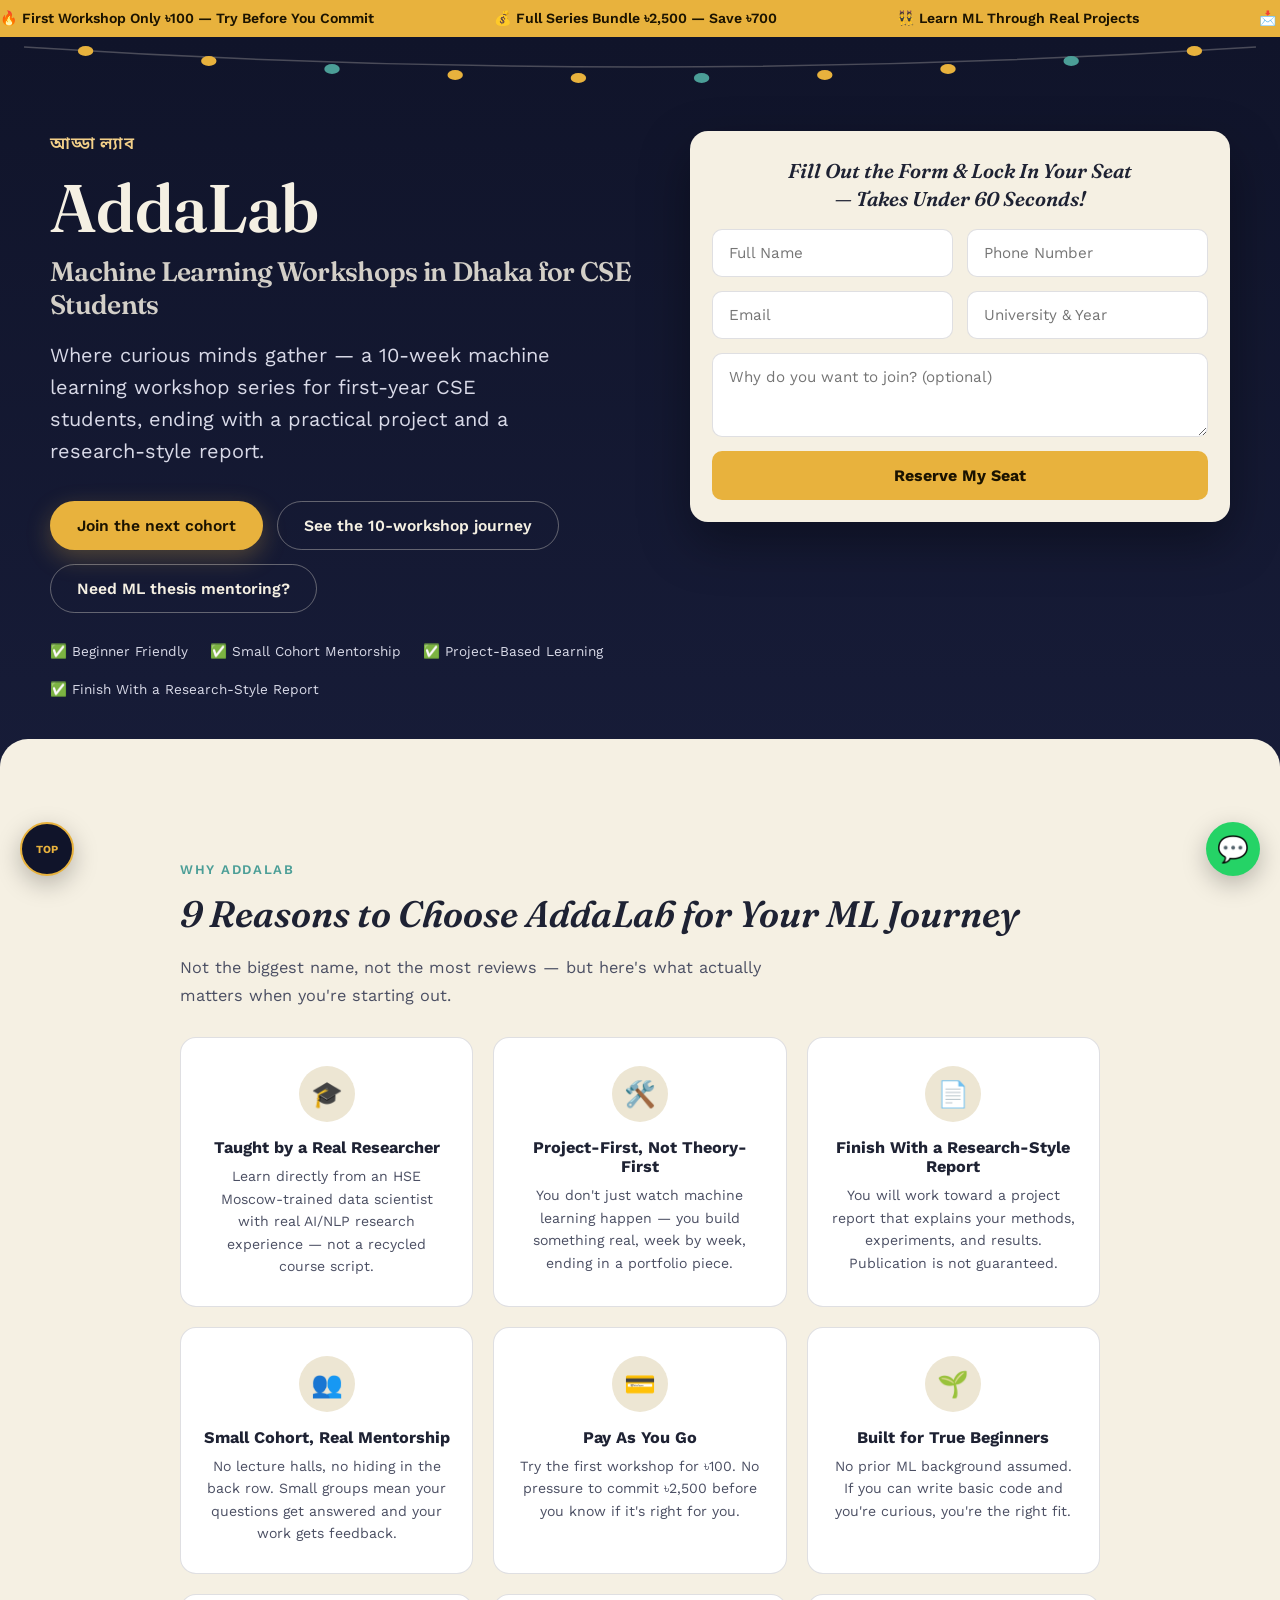
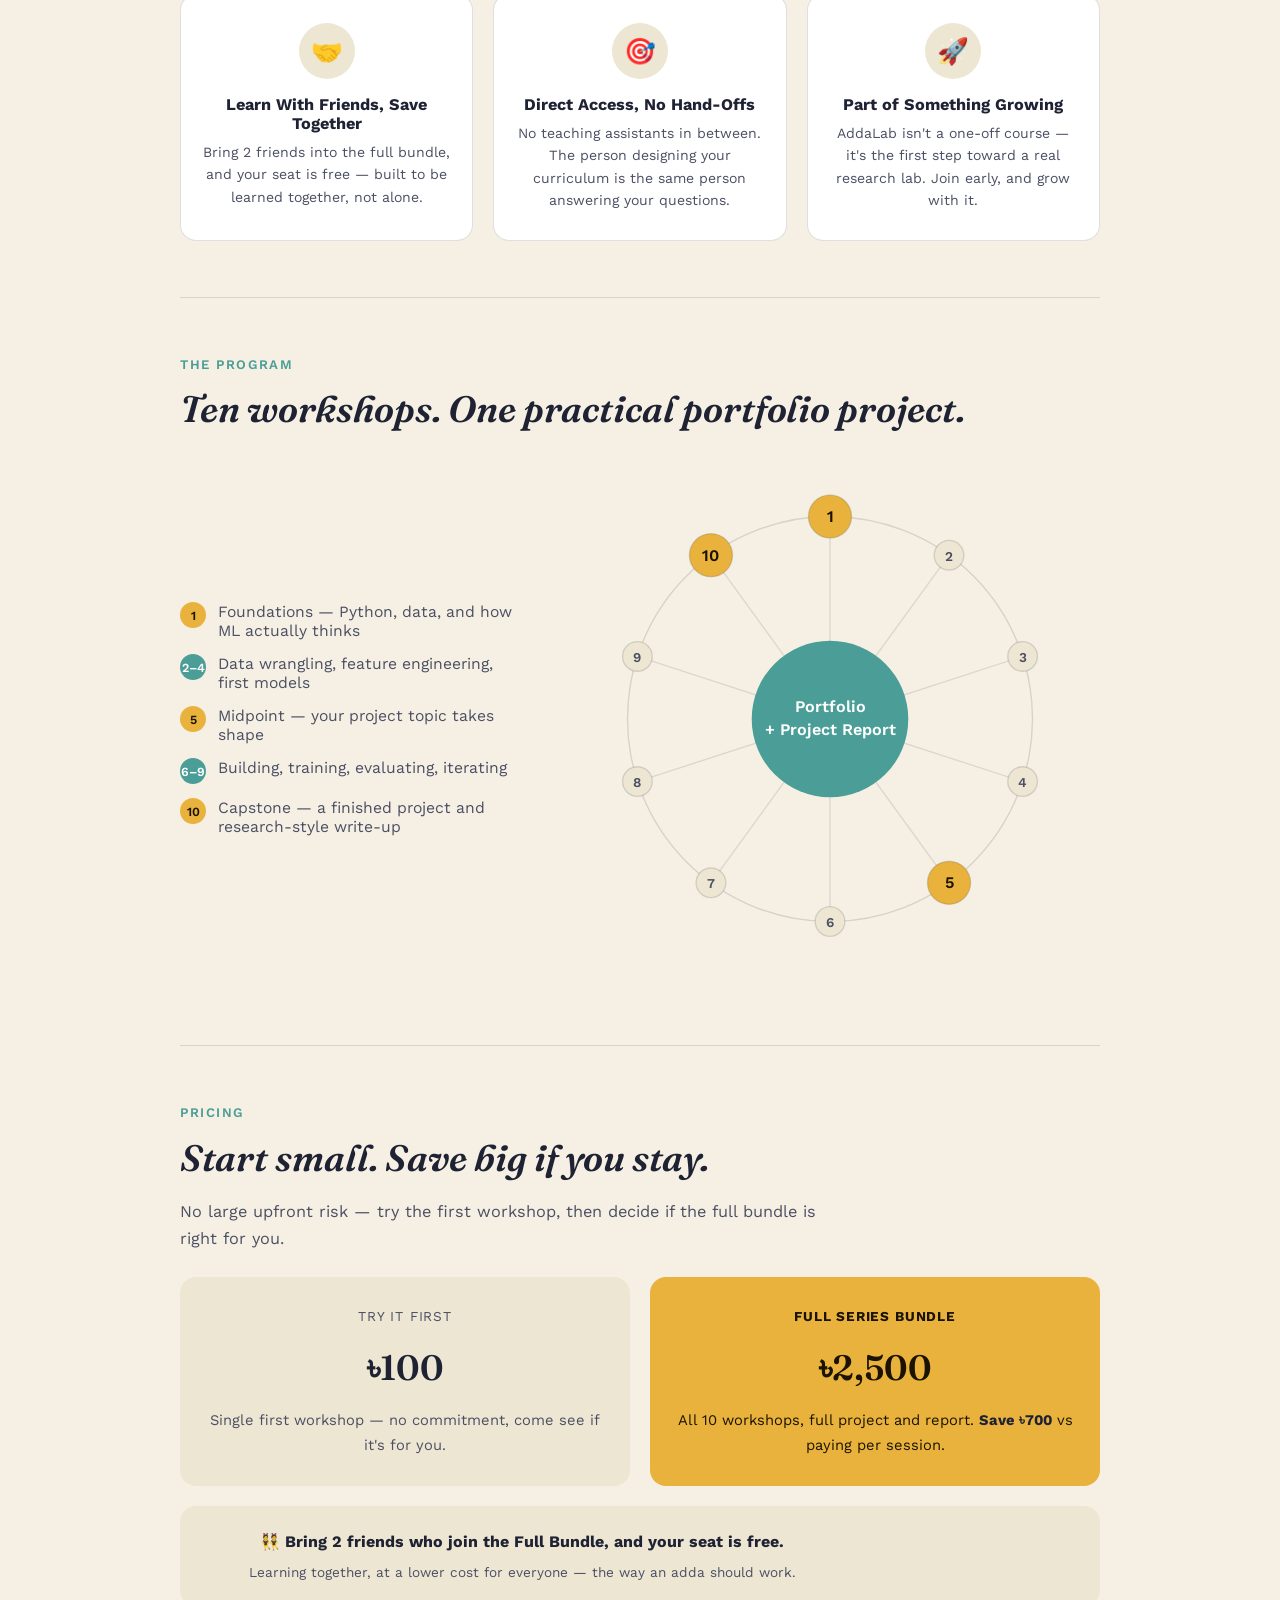
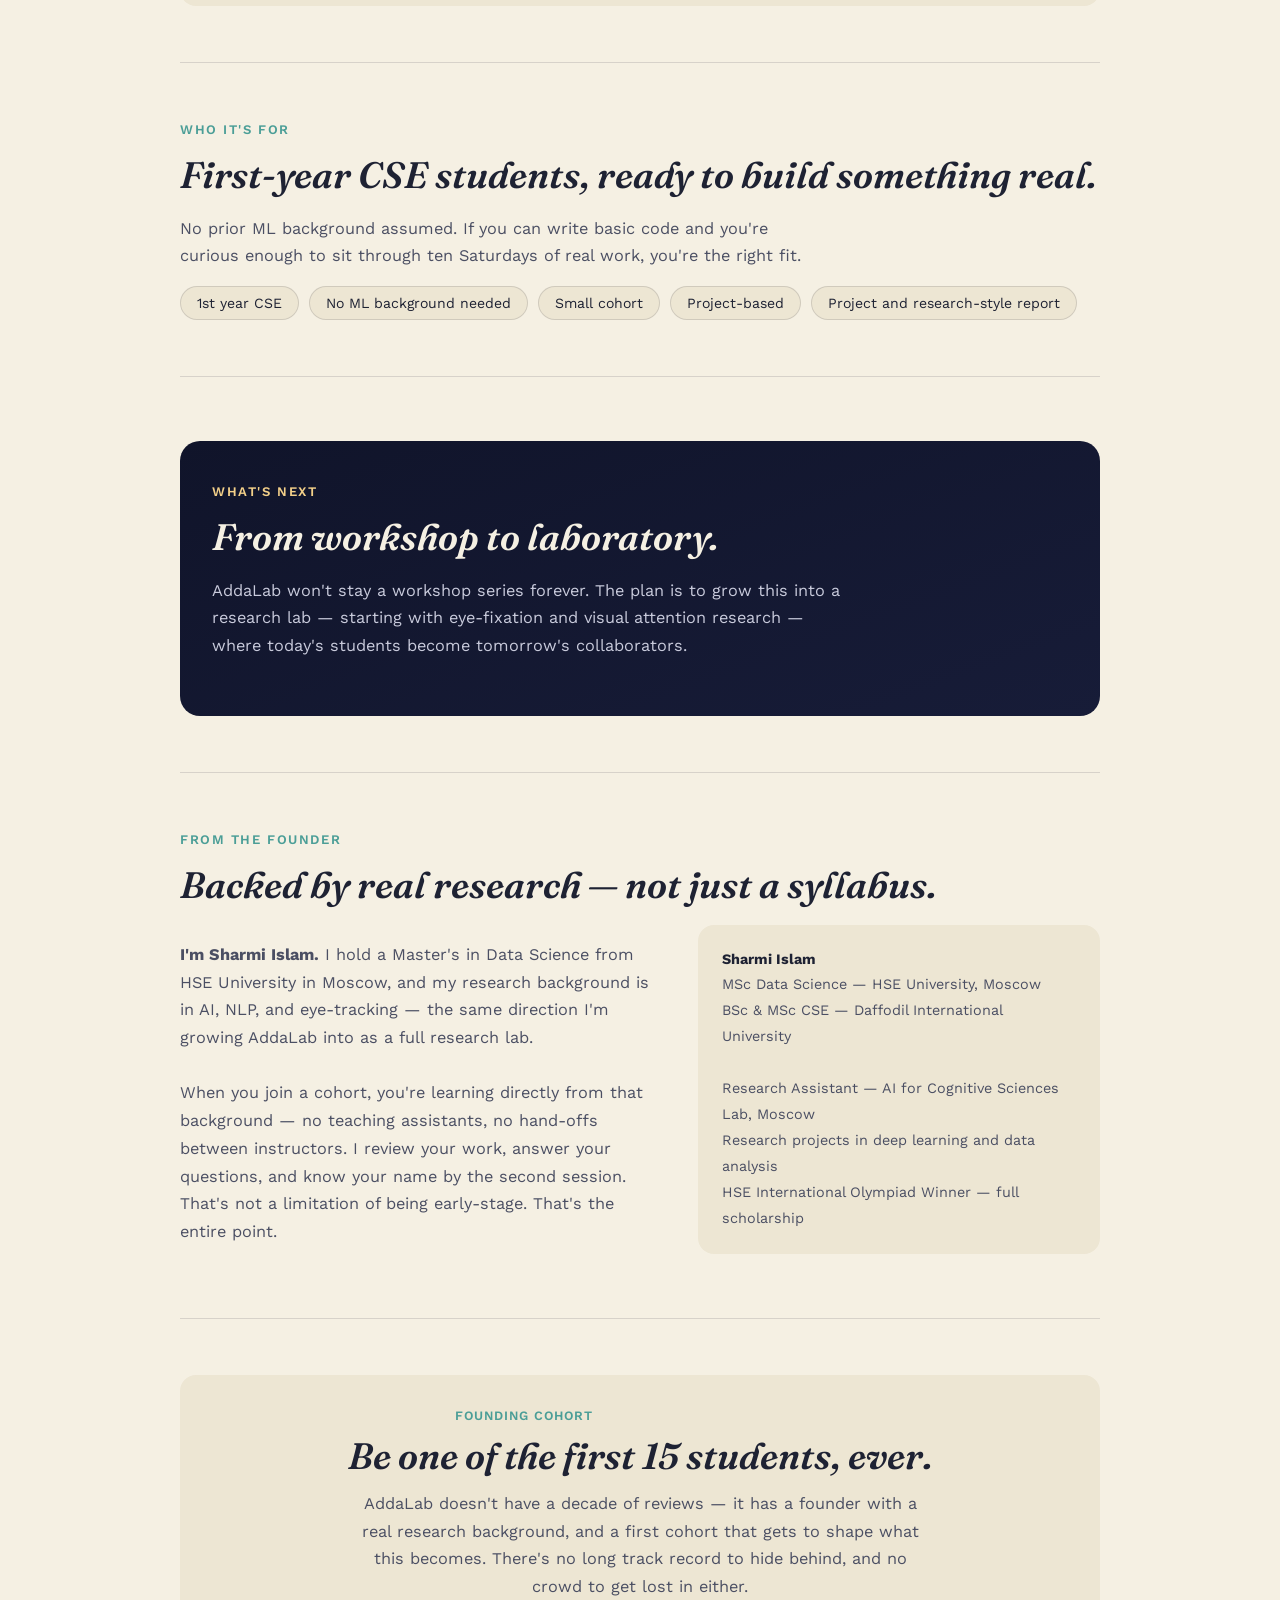
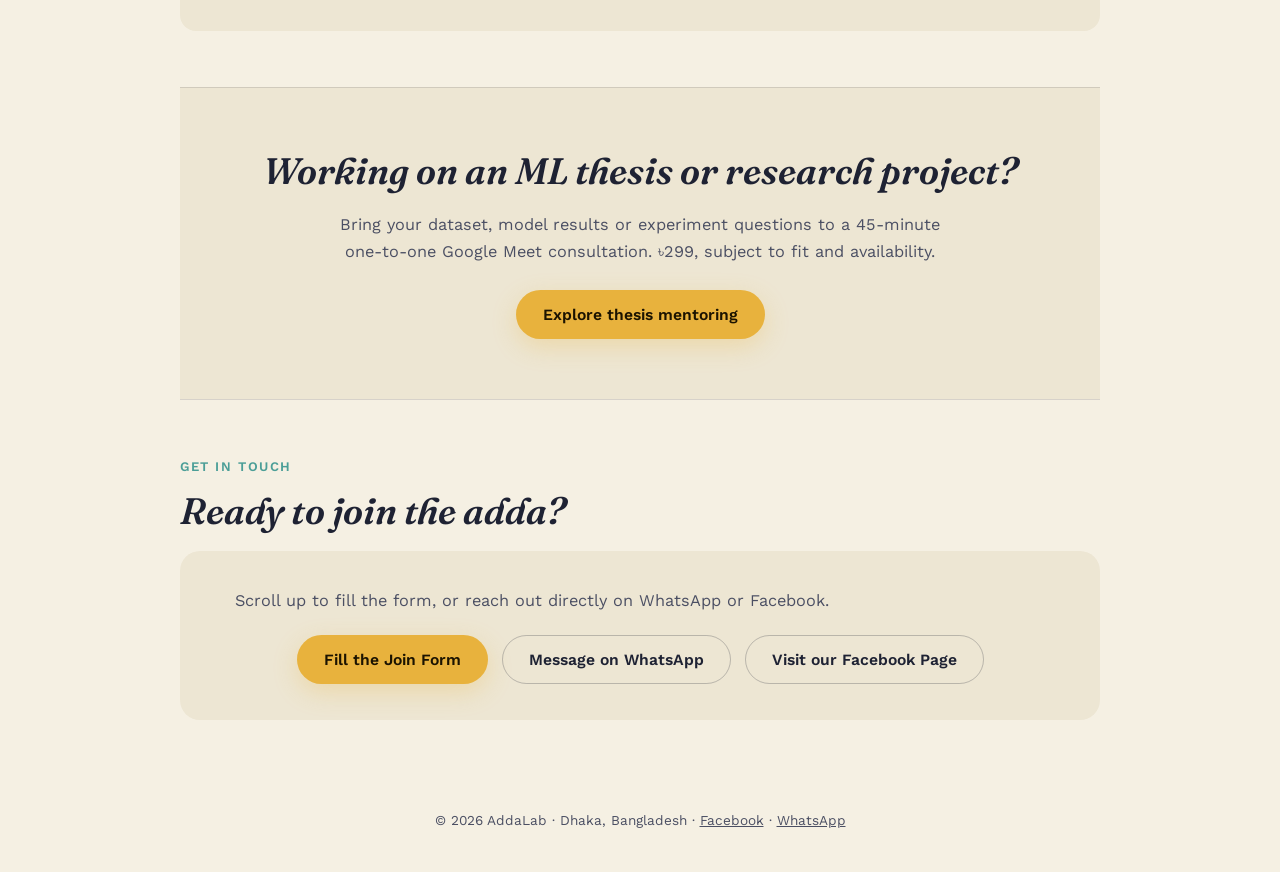
==== index.html @ 7a08261a "Fix deployment issues for AddaLab website on Netlify without altering design or content (6ae6e38accb" ====
<!DOCTYPE html>
<html lang="en">
<head>
<meta charset="UTF-8">
<meta name="viewport" content="width=device-width, initial-scale=1.0">
<title>AddaLab — Machine Learning Workshops in Dhaka for CSE Students</title>
<meta name="description" content="AddaLab is a 10-week hands-on machine learning workshop series in Dhaka, Bangladesh for first-year CSE students. No prior ML background needed. Build a practical ML project and document your results. Cohort 1 now booking — ৳100 for your first workshop.">
<link rel="canonical" href="https://addalab.org/">

<meta property="og:type" content="website">
<meta property="og:url" content="https://addalab.org/">
<meta property="og:title" content="AddaLab — Machine Learning Workshops in Dhaka for CSE Students">
<meta property="og:description" content="A 10-week hands-on ML workshop series for first-year CSE students in Dhaka. Build a practical ML project and document your results. Cohort 1 now booking.">
<meta property="og:image" content="https://addalab.org/addalab-fb-cover-v2.jpg">

<meta name="twitter:card" content="summary_large_image">
<meta name="twitter:title" content="AddaLab — Machine Learning Workshops in Dhaka for CSE Students">
<meta name="twitter:description" content="A 10-week hands-on ML workshop series for first-year CSE students in Dhaka. Build a practical ML project and document your results.">
<meta name="twitter:image" content="https://addalab.org/addalab-fb-cover-v2.jpg">

<script type="application/ld+json">
{
  "@context": "https://schema.org",
  "@type": "Course",
  "name": "AddaLab Cohort 1 — Machine Learning Workshop Series",
  "description": "A 10-week hands-on machine learning workshop series for first-year CSE students in Dhaka, Bangladesh. No prior ML background needed. Ends with a practical project and research-style report.",
  "provider": {
    "@type": "Organization",
    "name": "AddaLab",
    "sameAs": "https://www.facebook.com/profile.php?id=61591708600471",
    "url": "https://addalab.org"
  },
  "offers": {
    "@type": "Offer",
    "category": "Paid",
    "price": "100",
    "priceCurrency": "BDT",
    "description": "First workshop — try before committing to the full bundle"
  }
}
</script>
<link rel="preconnect" href="https://fonts.googleapis.com">
<link href="https://fonts.googleapis.com/css2?family=Fraunces:ital,opsz,wght@0,9..144,500;0,9..144,600;1,9..144,500&family=Work+Sans:wght@400;500;600&family=Noto+Sans+Bengali:wght@500;600&display=swap" rel="stylesheet">
<style>
  :root{
    --bg-night: #10142A;
    --bg-night-2: #171C38;
    --paper: #F5F0E3;
    --paper-2: #EDE6D3;
    --ink: #1E2233;
    --ink-soft: #4B4F63;
    --gold: #E8B23D;
    --gold-soft: #F3D089;
    --teal: #4B9E97;
    --line: rgba(30,34,51,0.14);
  }
  *{box-sizing:border-box;}
  html{scroll-behavior:smooth;}
  body{
    margin:0;
    background:var(--paper);
    color:var(--ink);
    font-family:'Work Sans', sans-serif;
    -webkit-font-smoothing:antialiased;
  }
  @media (prefers-reduced-motion: reduce){
    *{animation:none !important; transition:none !important;}
  }

  /* ---------- TICKER RIBBON ---------- */
  .ticker-wrap{
    background:var(--gold);
    overflow:hidden;
    white-space:nowrap;
    position:relative;
    z-index:10;
  }
  .ticker{
    display:inline-flex;
    gap:60px;
    padding:10px 0;
    animation:scrollTicker 22s linear infinite;
    font-family:'Work Sans', sans-serif;
    font-weight:600;
    font-size:0.88rem;
    color:#1B1300;
  }
  .ticker span{padding-right:60px; flex:none;}
  @keyframes scrollTicker{
    0%{transform:translateX(0);}
    100%{transform:translateX(-50%);}
  }

  /* ---------- REASONS GRID ---------- */
  .reasons-grid{
    display:grid;
    grid-template-columns:repeat(3, 1fr);
    gap:20px;
    margin-top:28px;
  }
  .reason-card{
    background:#fff;
    border:1px solid var(--line);
    border-radius:16px;
    padding:28px 22px;
    text-align:center;
  }
  .reason-icon{
    width:56px; height:56px;
    border-radius:50%;
    background:var(--paper-2);
    display:flex; align-items:center; justify-content:center;
    font-size:1.6rem;
    margin:0 auto 16px;
  }
  .reason-card h3{
    font-size:1.02rem;
    margin:0 0 8px;
    color:var(--ink);
  }
  .reason-card p{
    font-size:0.88rem;
    color:var(--ink-soft);
    margin:0;
    line-height:1.6;
  }
  @media (max-width:820px){
    .reasons-grid{grid-template-columns:1fr 1fr;}
  }
  @media (max-width:560px){
    .reasons-grid{grid-template-columns:1fr;}
  }

  /* ---------- FLOATING BUTTONS ---------- */
  .float-btn{
    position:fixed;
    bottom:24px;
    width:54px; height:54px;
    border-radius:50%;
    display:flex; align-items:center; justify-content:center;
    box-shadow:0 8px 24px rgba(0,0,0,0.25);
    text-decoration:none;
    z-index:100;
    font-size:0.68rem;
    font-weight:700;
    transition:transform 0.18s ease;
  }
  .float-btn:hover{transform:translateY(-3px);}
  .float-top{
    left:20px;
    background:var(--bg-night);
    color:var(--gold);
    border:2px solid var(--gold);
  }
  .float-whatsapp{
    right:20px;
    background:#25D366;
    color:#fff;
    font-size:1.6rem;
  }

  /* ---------- HERO ---------- */
  .hero{
    position:relative;
    background:linear-gradient(180deg, var(--bg-night) 0%, var(--bg-night-2) 100%);
    color:var(--paper);
    padding:0 24px 90px;
    overflow:hidden;
  }
  .lights{
    width:100%;
    height:64px;
    display:block;
  }
  .bulb{
    animation:twinkle 3.2s ease-in-out infinite;
  }
  .bulb:nth-child(odd){animation-delay:0.6s;}
  .bulb:nth-child(3n){animation-delay:1.4s;}
  @keyframes twinkle{
    0%,100%{opacity:0.55;}
    50%{opacity:1;}
  }
  .hero-inner{
    max-width:760px;
    margin:0 auto;
    text-align:center;
    padding-top:20px;
  }
  .hero-grid{
    max-width:1180px;
    margin:0 auto;
    padding-top:30px;
    display:grid;
    grid-template-columns:1.05fr 0.95fr;
    gap:44px;
    align-items:start;
  }
  .hero-left{text-align:left;}
  .hero-left .cta-row{justify-content:flex-start;}
  .hero-left .trust-row{justify-content:flex-start !important;}
  .hero-form-card{
    background:var(--paper);
    border-radius:18px;
    padding:22px;
    box-shadow:0 20px 50px rgba(0,0,0,0.35);
  }
  .hero-form-card h3{
    font-family:'Fraunces', serif;
    font-weight:600;
    font-style:italic;
    color:var(--ink);
    text-align:center;
    font-size:1.25rem;
    margin:4px 0 16px;
    line-height:1.4;
  }
  @media (max-width:860px){
    .hero-grid{grid-template-columns:1fr;}
    .hero-left{text-align:center;}
    .hero-left .cta-row{justify-content:center;}
    .hero-left .trust-row{justify-content:center !important;}
  }
  .eyebrow-bn{
    font-family:'Noto Sans Bengali', sans-serif;
    font-size:1.05rem;
    font-weight:600;
    letter-spacing:0.04em;
    color:var(--gold-soft);
    margin:0 0 6px;
  }
  h1.brand{
    font-family:'Fraunces', serif;
    font-weight:600;
    font-size:clamp(2.6rem, 6vw, 4.2rem);
    letter-spacing:-0.01em;
    margin:0 0 18px;
  }
  .hero p.tag{
    font-size:clamp(1.05rem, 2vw, 1.25rem);
    color:#D9DAE8;
    max-width:520px;
    margin:0 auto 34px;
    line-height:1.6;
  }
  .cta-row{
    display:flex;
    gap:14px;
    justify-content:center;
    flex-wrap:wrap;
  }
  .btn{
    display:inline-flex;
    align-items:center;
    gap:8px;
    padding:14px 26px;
    border-radius:999px;
    font-family:'Work Sans', sans-serif;
    font-weight:600;
    font-size:0.98rem;
    text-decoration:none;
    cursor:pointer;
    border:1px solid transparent;
    transition:transform 0.18s ease, box-shadow 0.18s ease;
  }
  .btn:hover{transform:translateY(-2px);}
  .btn-primary{
    background:var(--gold);
    color:#1B1300;
    box-shadow:0 8px 24px rgba(232,178,61,0.28);
  }
  .btn-primary:hover{box-shadow:0 12px 30px rgba(232,178,61,0.38);}
  .btn-ghost{
    background:transparent;
    border-color:rgba(245,240,227,0.35);
    color:var(--paper);
  }
  .btn-ghost:hover{border-color:var(--paper);}

  /* ---------- PAPER SHEET ---------- */
  .sheet{
    background:var(--paper);
    border-radius:28px 28px 0 0;
    margin-top:-48px;
    position:relative;
    z-index:2;
    padding:64px 24px 0;
  }
  section{
    max-width:920px;
    margin:0 auto;
    padding:56px 0;
  }
  section + section{border-top:1px solid var(--line);}
  .eyebrow{
    font-size:0.82rem;
    font-weight:600;
    letter-spacing:0.12em;
    text-transform:uppercase;
    color:var(--teal);
    margin:0 0 10px;
  }
  h2{
    font-family:'Fraunces', serif;
    font-weight:600;
    font-style:italic;
    font-size:clamp(1.7rem, 3vw, 2.3rem);
    margin:0 0 18px;
    color:var(--ink);
  }
  p{
    line-height:1.7;
    color:var(--ink-soft);
    font-size:1.02rem;
    max-width:640px;
  }

  /* About */
  .about-grid{
    display:grid;
    grid-template-columns:1.2fr 1fr;
    gap:36px;
    align-items:start;
  }
  .about-card{
    background:var(--paper-2);
    border-radius:16px;
    padding:22px 24px;
  }
  .about-card b{color:var(--ink);}

  /* Journey diagram */
  .journey-wrap{
    display:grid;
    grid-template-columns:340px 1fr;
    gap:40px;
    align-items:center;
  }
  .journey-list{
    list-style:none;
    margin:0;
    padding:0;
    display:flex;
    flex-direction:column;
    gap:14px;
  }
  .journey-list li{
    display:flex;
    gap:12px;
    align-items:flex-start;
    font-size:0.98rem;
    color:var(--ink-soft);
  }
  .journey-list .dot{
    flex:none;
    width:26px;height:26px;
    border-radius:50%;
    background:var(--teal);
    color:#fff;
    font-size:0.78rem;
    font-weight:600;
    display:flex;align-items:center;justify-content:center;
  }
  .journey-list .dot.gold{background:var(--gold); color:#1B1300;}

  /* Who it's for */
  .pill-row{display:flex; gap:10px; flex-wrap:wrap; margin-top:8px;}
  .pill{
    background:var(--paper-2);
    border:1px solid var(--line);
    border-radius:999px;
    padding:8px 16px;
    font-size:0.88rem;
    color:var(--ink);
  }

  /* Future night card */
  .future{
    background:linear-gradient(160deg, var(--bg-night) 0%, var(--bg-night-2) 100%);
    color:var(--paper);
    border-radius:20px;
    padding:40px 32px;
    margin:8px 0 0;
  }
  .future h2{color:var(--paper);}
  .future p{color:#C9CBDC;}
  .future .eyebrow{color:var(--gold-soft);}

  /* Contact */
  .contact-card{
    background:var(--paper-2);
    border-radius:20px;
    padding:36px 32px;
    text-align:center;
  }
  .contact-note{
    font-size:0.86rem;
    color:var(--ink-soft);
    opacity:0.8;
    margin-top:14px;
  }

  footer{
    text-align:center;
    padding:36px 24px 44px;
    color:var(--ink-soft);
    font-size:0.85rem;
  }

  @media (max-width:720px){
    .about-grid, .journey-wrap{grid-template-columns:1fr;}
  }
</style>
</head>
<body>

<div class="ticker-wrap">
  <div class="ticker">
    <span>🔥 First Workshop Only ৳100 — Try Before You Commit</span>
    <span>💰 Full Series Bundle ৳2,500 — Save ৳700</span>
    <span>👯 Learn ML Through Real Projects</span>
    <span>📩 Ask About the Next Cohort</span>
    <span>🔥 First Workshop Only ৳100 — Try Before You Commit</span>
    <span>💰 Full Series Bundle ৳2,500 — Save ৳700</span>
    <span>👯 Learn ML Through Real Projects</span>
    <span>📩 Ask About the Next Cohort</span>
  </div>
</div>

<div class="hero">
  <svg class="lights" viewBox="0 0 800 64" preserveAspectRatio="none" xmlns="http://www.w3.org/2000/svg">
    <path d="M0,10 Q400,50 800,10" stroke="rgba(245,240,227,0.25)" stroke-width="1.5" fill="none"/>
    <g>
      <!-- bulbs spaced along the wire curve -->
      <circle class="bulb" cx="40" cy="14" r="5" fill="#E8B23D"/>
      <circle class="bulb" cx="120" cy="24" r="5" fill="#E8B23D"/>
      <circle class="bulb" cx="200" cy="32" r="5" fill="#4B9E97"/>
      <circle class="bulb" cx="280" cy="38" r="5" fill="#E8B23D"/>
      <circle class="bulb" cx="360" cy="41" r="5" fill="#E8B23D"/>
      <circle class="bulb" cx="440" cy="41" r="5" fill="#4B9E97"/>
      <circle class="bulb" cx="520" cy="38" r="5" fill="#E8B23D"/>
      <circle class="bulb" cx="600" cy="32" r="5" fill="#E8B23D"/>
      <circle class="bulb" cx="680" cy="24" r="5" fill="#4B9E97"/>
      <circle class="bulb" cx="760" cy="14" r="5" fill="#E8B23D"/>
    </g>
  </svg>

  <div class="hero-grid">
    <div class="hero-left">
      <p class="eyebrow-bn">আড্ডা ল্যাব</p>
      <h1 class="brand">AddaLab<br><span style="font-size:0.4em; display:block; margin-top:6px; opacity:0.85;">Machine Learning Workshops in Dhaka for CSE Students</span></h1>
      <p class="tag" style="margin-left:0;">Where curious minds gather — a 10-week machine learning workshop series for first-year CSE students, ending with a practical project and a research-style report.</p>
      <div class="cta-row">
        <a href="#hero-form" class="btn btn-primary">Join the next cohort</a>
        <a href="/resources" class="btn btn-ghost">See the 10-workshop journey</a>
        <a href="/mentoring/" class="btn btn-ghost">Need ML thesis mentoring?</a>
      </div>
      <div class="trust-row" style="display:flex; gap:22px; flex-wrap:wrap; justify-content:center; margin-top:30px; font-size:0.85rem; color:#D9DAE8;">
        <span>✅ Beginner Friendly</span>
        <span>✅ Small Cohort Mentorship</span>
        <span>✅ Project-Based Learning</span>
        <span>✅ Finish With a Research-Style Report</span>
      </div>
    </div>

    <div class="hero-form-card" id="hero-form">
      <h3>Fill Out the Form & Lock In Your Seat<br>— Takes Under 60 Seconds!</h3>

      <form id="addalab-form" action="https://docs.google.com/forms/d/e/1FAIpQLSdt62RvfNZaC1agsnhz81k8Bf5UkVswMl30OeSfcbDd22faoQ/formResponse" method="POST" target="hidden-submit-frame" style="display:grid; grid-template-columns:1fr 1fr; gap:14px;">
        <input type="text" name="entry.108734656" placeholder="Full Name" required
          style="padding:14px 16px; border:1px solid var(--line); border-radius:10px; font-family:'Work Sans',sans-serif; font-size:0.95rem; background:#fff; grid-column:span 1;">
        <input type="tel" name="entry.1070283946" placeholder="Phone Number" required
          style="padding:14px 16px; border:1px solid var(--line); border-radius:10px; font-family:'Work Sans',sans-serif; font-size:0.95rem; background:#fff; grid-column:span 1;">
        <input type="email" name="entry.1040497938" placeholder="Email"
          style="padding:14px 16px; border:1px solid var(--line); border-radius:10px; font-family:'Work Sans',sans-serif; font-size:0.95rem; background:#fff; grid-column:span 1;">
        <input type="text" name="entry.1132320794" placeholder="University & Year" required
          style="padding:14px 16px; border:1px solid var(--line); border-radius:10px; font-family:'Work Sans',sans-serif; font-size:0.95rem; background:#fff; grid-column:span 1;">
        <textarea name="entry.1811411335" placeholder="Why do you want to join? (optional)" rows="3"
          style="padding:14px 16px; border:1px solid var(--line); border-radius:10px; font-family:'Work Sans',sans-serif; font-size:0.95rem; background:#fff; resize:vertical; grid-column:1 / -1;"></textarea>
        <button type="submit"
          style="grid-column:1 / -1; background:var(--gold); color:#1B1300; font-weight:700; font-size:1rem; padding:15px; border:none; border-radius:10px; cursor:pointer; font-family:'Work Sans',sans-serif;">
          Reserve My Seat
        </button>
      </form>

      <style>
        @media (max-width:520px){
          #addalab-form{grid-template-columns:1fr !important;}
        }
      </style>

      <p id="addalab-form-success" style="display:none; text-align:center; color:var(--teal); font-weight:600; margin-top:16px;">
        🎉 You're in! We'll message you on WhatsApp soon.
      </p>

      <iframe name="hidden-submit-frame" style="display:none;" onload="if(window.__adfSubmitted){document.getElementById('addalab-form').style.display='none'; document.getElementById('addalab-form-success').style.display='block';}"></iframe>
    </div>
  </div>

  <script>
    document.getElementById('addalab-form').addEventListener('submit', function(){
      window.__adfSubmitted = true;
    });
  </script>
</div>

<div class="sheet">

  <section id="reasons">
    <p class="eyebrow">Why AddaLab</p>
    <h2>9 Reasons to Choose AddaLab for Your ML Journey</h2>
    <p>Not the biggest name, not the most reviews — but here's what actually matters when you're starting out.</p>
    <div class="reasons-grid">
      <div class="reason-card">
        <div class="reason-icon">🎓</div>
        <h3>Taught by a Real Researcher</h3>
        <p>Learn directly from an HSE Moscow-trained data scientist with real AI/NLP research experience — not a recycled course script.</p>
      </div>
      <div class="reason-card">
        <div class="reason-icon">🛠️</div>
        <h3>Project-First, Not Theory-First</h3>
        <p>You don't just watch machine learning happen — you build something real, week by week, ending in a portfolio piece.</p>
      </div>
      <div class="reason-card">
        <div class="reason-icon">📄</div>
        <h3>Finish With a Research-Style Report</h3>
        <p>You will work toward a project report that explains your methods, experiments, and results. Publication is not guaranteed.</p>
      </div>
      <div class="reason-card">
        <div class="reason-icon">👥</div>
        <h3>Small Cohort, Real Mentorship</h3>
        <p>No lecture halls, no hiding in the back row. Small groups mean your questions get answered and your work gets feedback.</p>
      </div>
      <div class="reason-card">
        <div class="reason-icon">💳</div>
        <h3>Pay As You Go</h3>
        <p>Try the first workshop for ৳100. No pressure to commit ৳2,500 before you know if it's right for you.</p>
      </div>
      <div class="reason-card">
        <div class="reason-icon">🌱</div>
        <h3>Built for True Beginners</h3>
        <p>No prior ML background assumed. If you can write basic code and you're curious, you're the right fit.</p>
      </div>
      <div class="reason-card">
        <div class="reason-icon">🤝</div>
        <h3>Learn With Friends, Save Together</h3>
        <p>Bring 2 friends into the full bundle, and your seat is free — built to be learned together, not alone.</p>
      </div>
      <div class="reason-card">
        <div class="reason-icon">🎯</div>
        <h3>Direct Access, No Hand-Offs</h3>
        <p>No teaching assistants in between. The person designing your curriculum is the same person answering your questions.</p>
      </div>
      <div class="reason-card">
        <div class="reason-icon">🚀</div>
        <h3>Part of Something Growing</h3>
        <p>AddaLab isn't a one-off course — it's the first step toward a real research lab. Join early, and grow with it.</p>
      </div>
    </div>
  </section>

  <section id="journey">
    <p class="eyebrow">The Program</p>
    <h2>Ten workshops. One practical portfolio project.</h2>
    <div class="journey-wrap">
      <ul class="journey-list">
        <li><span class="dot gold">1</span> Foundations — Python, data, and how ML actually thinks</li>
        <li><span class="dot">2–4</span> Data wrangling, feature engineering, first models</li>
        <li><span class="dot gold">5</span> Midpoint — your project topic takes shape</li>
        <li><span class="dot">6–9</span> Building, training, evaluating, iterating</li>
        <li><span class="dot gold">10</span> Capstone — a finished project and research-style write-up</li>
      </ul>
      <svg viewBox="0 0 400 400" width="100%" height="auto" xmlns="http://www.w3.org/2000/svg">
        <circle cx="200" cy="200" r="150" fill="none" stroke="var(--line)" stroke-width="1"/>
        <g id="nodes"></g>
        <circle cx="200" cy="200" r="58" fill="#4B9E97"/>
        <text x="200" y="195" text-anchor="middle" fill="#fff" font-family="Work Sans, sans-serif" font-size="12" font-weight="600">Portfolio</text>
        <text x="200" y="212" text-anchor="middle" fill="#fff" font-family="Work Sans, sans-serif" font-size="12" font-weight="600">+ Project Report</text>
      </svg>
    </div>
  </section>

  <section id="pricing">
    <p class="eyebrow">Pricing</p>
    <h2>Start small. Save big if you stay.</h2>
    <p>No large upfront risk — try the first workshop, then decide if the full bundle is right for you.</p>
    <div style="display:grid; grid-template-columns:1fr 1fr; gap:20px; margin-top:24px;">
      <div class="about-card" style="text-align:center; padding:28px 20px;">
        <p style="margin:0; font-size:0.85rem; color:var(--ink-soft); text-transform:uppercase; letter-spacing:0.06em;">Try It First</p>
        <p style="margin:10px 0; font-family:'Fraunces',serif; font-weight:600; font-size:2.2rem; color:var(--ink);">৳100</p>
        <p style="margin:0; color:var(--ink-soft); font-size:0.92rem;">Single first workshop — no commitment, come see if it's for you.</p>
      </div>
      <div class="about-card" style="text-align:center; padding:28px 20px; background:var(--gold); position:relative;">
        <p style="margin:0; font-size:0.85rem; color:#1B1300; text-transform:uppercase; letter-spacing:0.06em; font-weight:700;">Full Series Bundle</p>
        <p style="margin:10px 0; font-family:'Fraunces',serif; font-weight:600; font-size:2.2rem; color:#1B1300;">৳2,500</p>
        <p style="margin:0; color:#1B1300; font-size:0.92rem;">All 10 workshops, full project and report. <b>Save ৳700</b> vs paying per session.</p>
      </div>
    </div>
    <div class="about-card" style="margin-top:20px; text-align:center; padding:22px;">
      <p style="margin:0; color:var(--ink); font-size:1rem;"><b>👯 Bring 2 friends who join the Full Bundle, and your seat is free.</b></p>
      <p style="margin:6px 0 0; color:var(--ink-soft); font-size:0.85rem;">Learning together, at a lower cost for everyone — the way an adda should work.</p>
    </div>
  </section>

  <section id="who">
    <p class="eyebrow">Who it's for</p>
    <h2>First-year CSE students, ready to build something real.</h2>
    <p>No prior ML background assumed. If you can write basic code and you're curious enough to sit through ten Saturdays of real work, you're the right fit.</p>
    <div class="pill-row">
      <span class="pill">1st year CSE</span>
      <span class="pill">No ML background needed</span>
      <span class="pill">Small cohort</span>
      <span class="pill">Project-based</span>
      <span class="pill">Project and research-style report</span>
    </div>
  </section>

  <section id="future">
    <div class="future">
      <p class="eyebrow">What's next</p>
      <h2>From workshop to laboratory.</h2>
      <p>AddaLab won't stay a workshop series forever. The plan is to grow this into a research lab — starting with eye-fixation and visual attention research — where today's students become tomorrow's collaborators.</p>
    </div>
  </section>

  <section id="founder">
    <p class="eyebrow">From the Founder</p>
    <h2>Backed by real research — not just a syllabus.</h2>
    <div class="about-grid">
      <p><b>I'm Sharmi Islam.</b> I hold a Master's in Data Science from HSE University in Moscow, and my research background is in AI, NLP, and eye-tracking — the same direction I'm growing AddaLab into as a full research lab.<br><br>
      When you join a cohort, you're learning directly from that background — no teaching assistants, no hand-offs between instructors. I review your work, answer your questions, and know your name by the second session. That's not a limitation of being early-stage. That's the entire point.</p>
      <div class="about-card">
        <p style="margin:0; font-size:0.9rem; line-height:1.8;">
        <b>Sharmi Islam</b><br>
        MSc Data Science — HSE University, Moscow<br>
        BSc & MSc CSE — Daffodil International University<br><br>
        Research Assistant — AI for Cognitive Sciences Lab, Moscow<br>
        Research projects in deep learning and data analysis<br>
        HSE International Olympiad Winner — full scholarship<br>
        </p>
      </div>
    </div>
  </section>

  <section id="founding-cohort">
    <div class="about-card" style="text-align:center; padding:30px 24px; background:var(--paper-2);">
      <p style="margin:0 0 6px; font-size:0.8rem; letter-spacing:0.08em; text-transform:uppercase; color:var(--teal); font-weight:600;">Founding Cohort</p>
      <h2 style="margin:0 0 12px;">Be one of the first 15 students, ever.</h2>
      <p style="max-width:560px; margin:0 auto;">AddaLab doesn't have a decade of reviews — it has a founder with a real research background, and a first cohort that gets to shape what this becomes. There's no long track record to hide behind, and no crowd to get lost in either.</p>
    </div>
  </section>

<section id="mentoring-intro" style="background:var(--paper-2);padding:60px 24px;text-align:center;">
<h2>Working on an ML thesis or research project?</h2><p style="max-width:620px;margin:14px auto 24px;line-height:1.7;">Bring your dataset, model results or experiment questions to a 45-minute one-to-one Google Meet consultation. ৳299, subject to fit and availability.</p><a class="btn btn-primary" href="/mentoring/">Explore thesis mentoring</a>
</section>
  <section id="contact">
    <p class="eyebrow">Get in touch</p>
    <h2>Ready to join the adda?</h2>
    <div class="contact-card">
      <p style="margin:0 0 20px;">Scroll up to fill the form, or reach out directly on WhatsApp or Facebook.</p>
      <div class="cta-row" style="justify-content:center; flex-wrap:wrap;">
        <a href="#hero-form" class="btn btn-primary" style="color:#1B1300;">Fill the Join Form</a>
        <a href="https://wa.me/8801822604437" class="btn btn-ghost" style="border-color:rgba(30,34,51,0.25); color:var(--ink);">Message on WhatsApp</a>
        <a href="https://www.facebook.com/profile.php?id=61591708600471" class="btn btn-ghost" style="border-color:rgba(30,34,51,0.25); color:var(--ink);" target="_blank" rel="noopener">Visit our Facebook Page</a>
      </div>
    </div>
  </section>

</div>

<footer>
  © 2026 AddaLab · Dhaka, Bangladesh · <a href="https://www.facebook.com/profile.php?id=61591708600471" style="color:inherit;" target="_blank" rel="noopener">Facebook</a> · <a href="https://wa.me/8801822604437" style="color:inherit;">WhatsApp</a>
</footer>

<a href="#top" class="float-btn float-top" onclick="window.scrollTo({top:0, behavior:'smooth'}); return false;">TOP</a>
<a href="https://wa.me/8801822604437" class="float-btn float-whatsapp" target="_blank" rel="noopener" aria-label="Message on WhatsApp">💬</a>

<script>
  // Draw the 10 workshop nodes around the circle
  (function(){
    var svgNS = "http://www.w3.org/2000/svg";
    var g = document.getElementById('nodes');
    var cx = 200, cy = 200, r = 150;
    var total = 10;
    var milestones = [1,5,10];
    for(var i=0;i<total;i++){
      var angle = (i/total) * 2*Math.PI - Math.PI/2;
      var x = cx + r*Math.cos(angle);
      var y = cy + r*Math.sin(angle);
      var isMilestone = milestones.indexOf(i+1) !== -1;

      var line = document.createElementNS(svgNS,'line');
      line.setAttribute('x1',cx); line.setAttribute('y1',cy);
      line.setAttribute('x2',x); line.setAttribute('y2',y);
      line.setAttribute('stroke', 'rgba(30,34,51,0.12)');
      line.setAttribute('stroke-width','1');
      g.appendChild(line);

      var circle = document.createElementNS(svgNS,'circle');
      circle.setAttribute('cx',x); circle.setAttribute('cy',y);
      circle.setAttribute('r', isMilestone ? 16 : 11);
      circle.setAttribute('fill', isMilestone ? '#E8B23D' : '#EDE6D3');
      circle.setAttribute('stroke', '#1E2233');
      circle.setAttribute('stroke-opacity','0.15');
      g.appendChild(circle);

      var text = document.createElementNS(svgNS,'text');
      text.setAttribute('x',x); text.setAttribute('y', y+4);
      text.setAttribute('text-anchor','middle');
      text.setAttribute('font-family','Work Sans, sans-serif');
      text.setAttribute('font-size', isMilestone ? '12' : '10');
      text.setAttribute('font-weight','600');
      text.setAttribute('fill', isMilestone ? '#1B1300' : '#4B4F63');
      text.textContent = i+1;
      g.appendChild(text);
    }
  })();
</script>

</body>
</html>
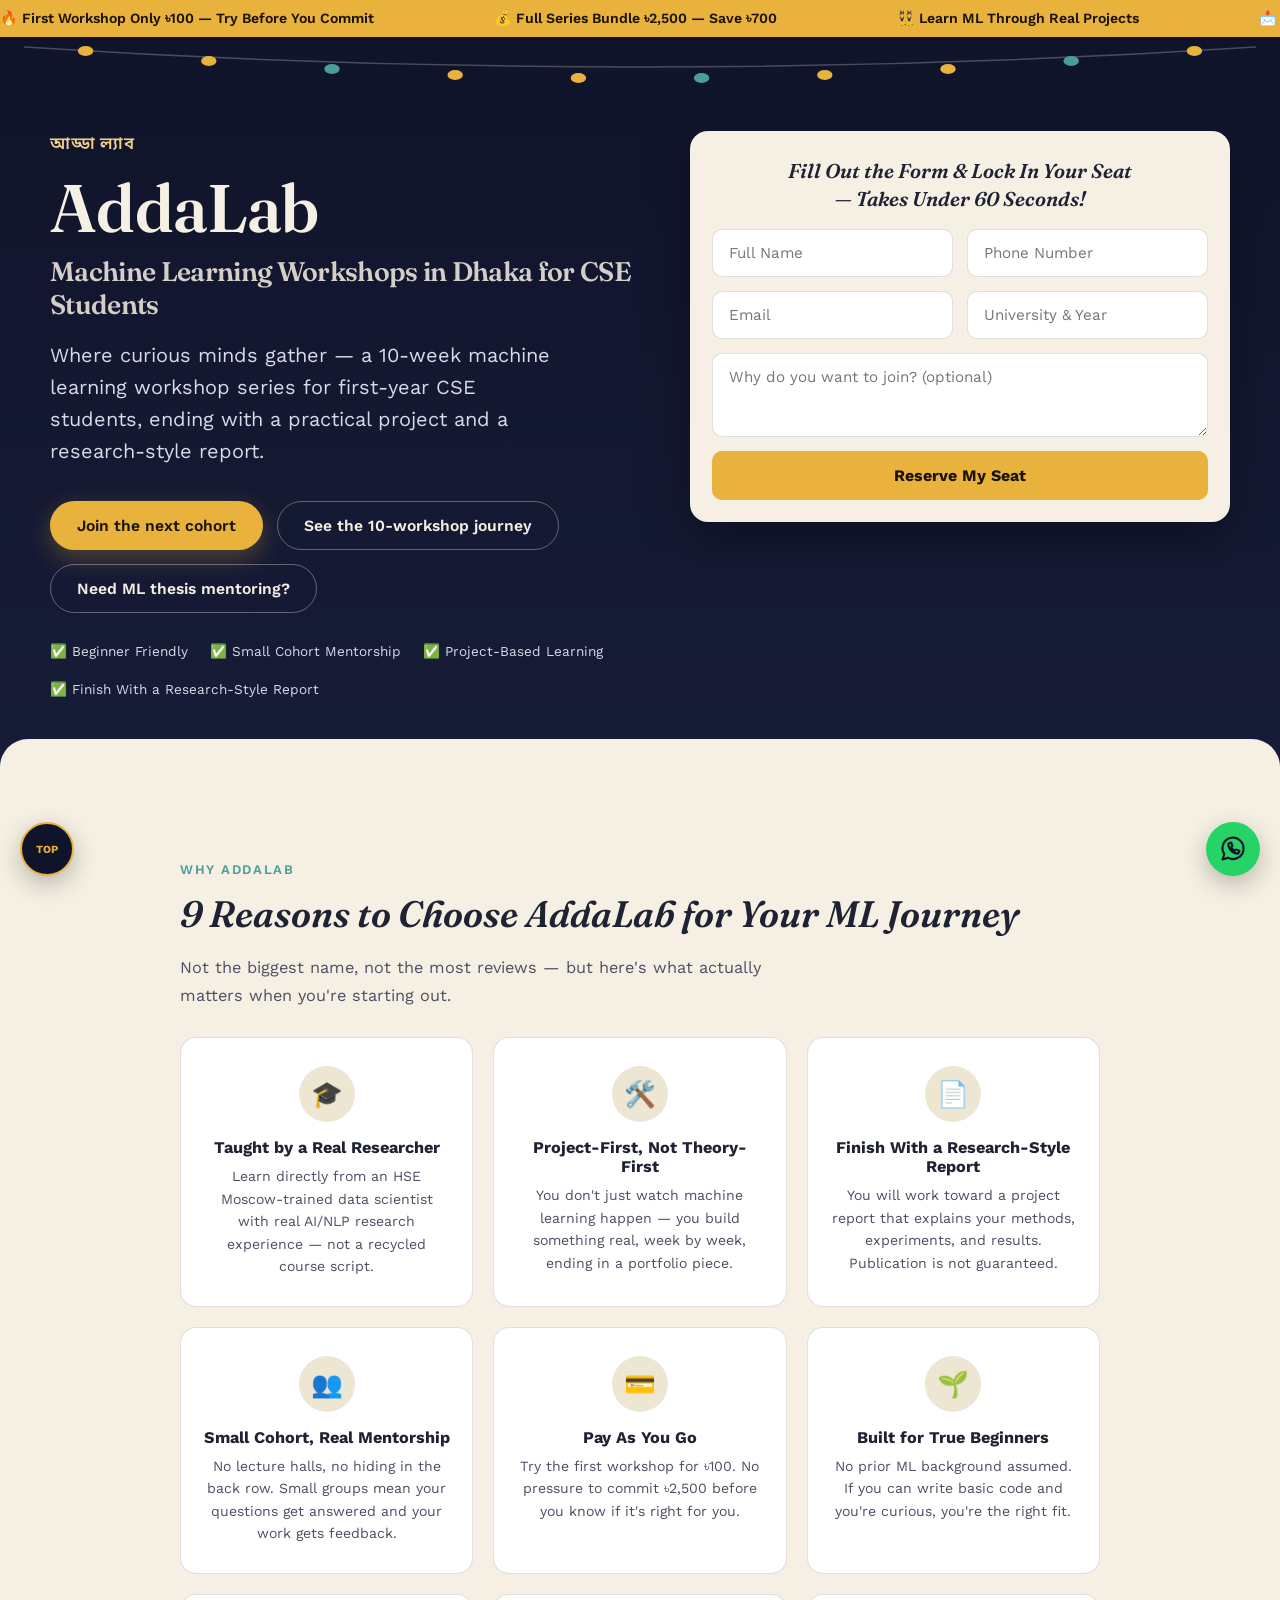
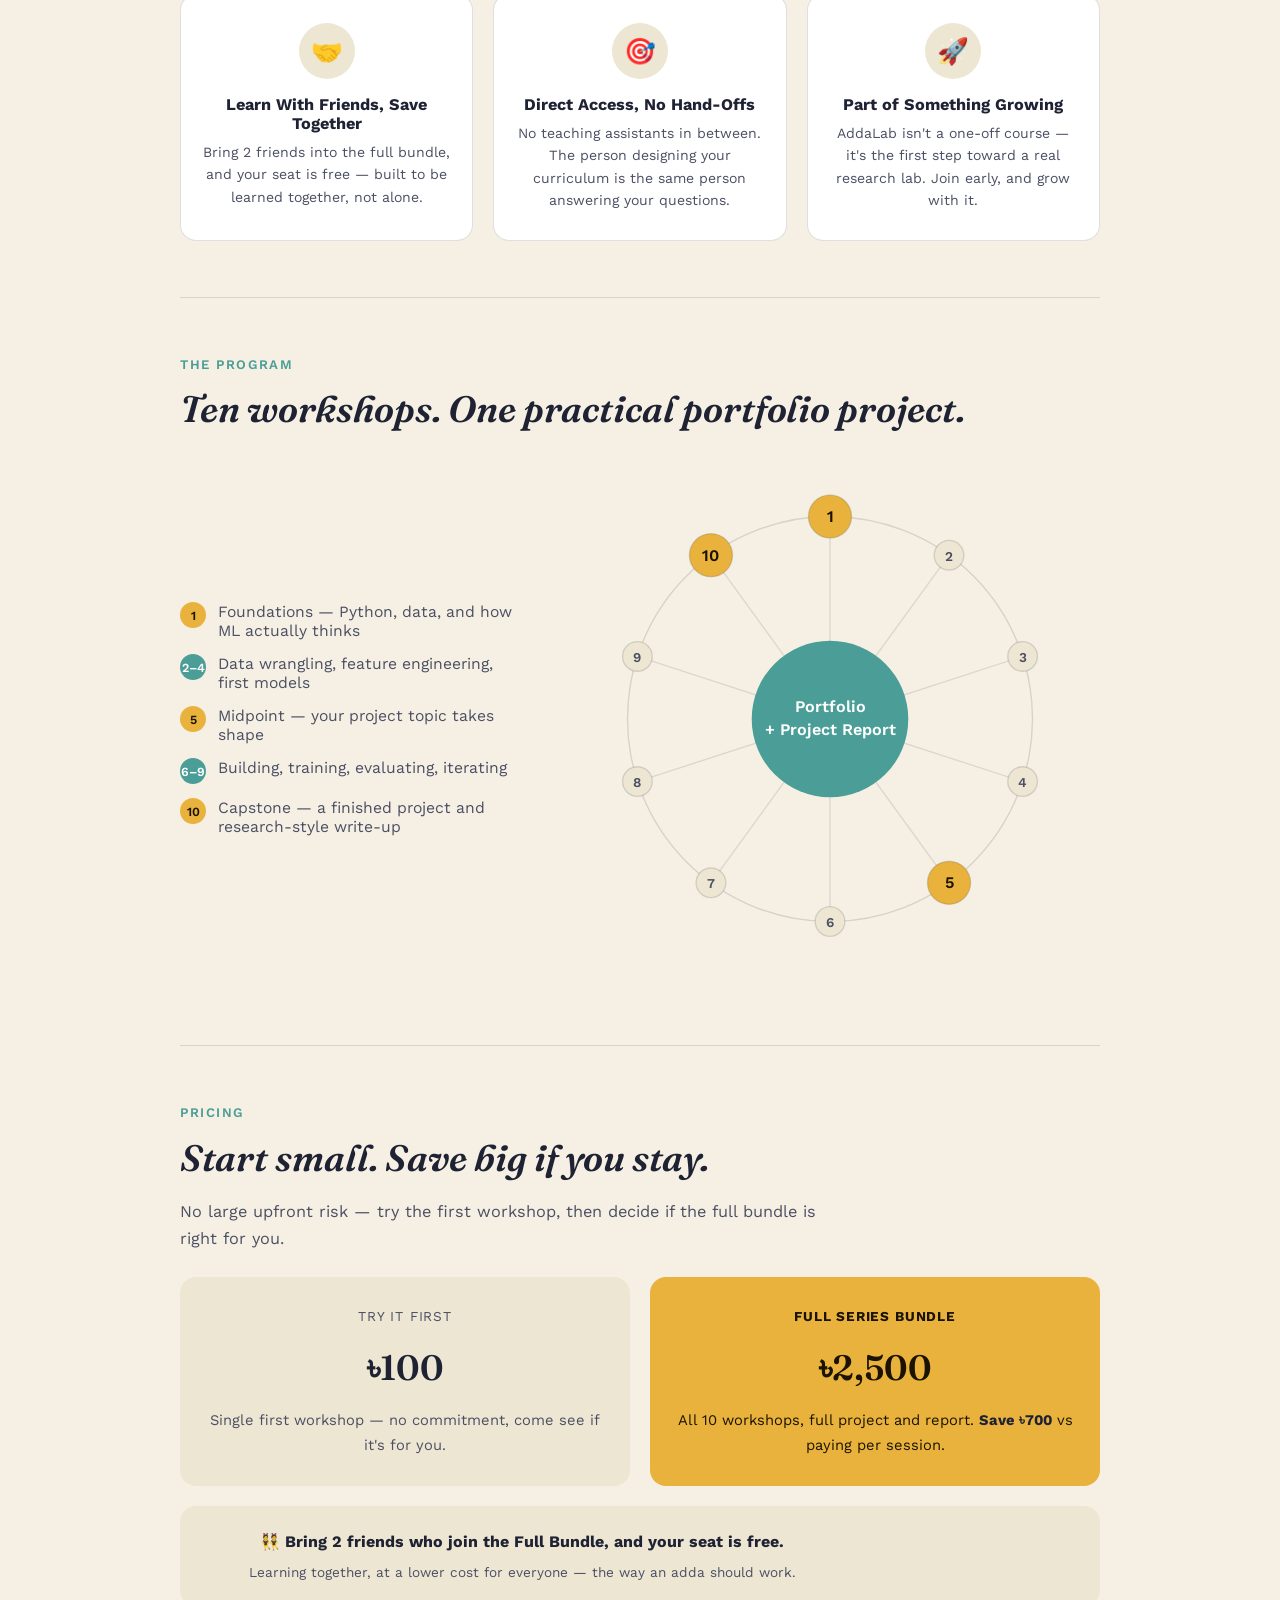
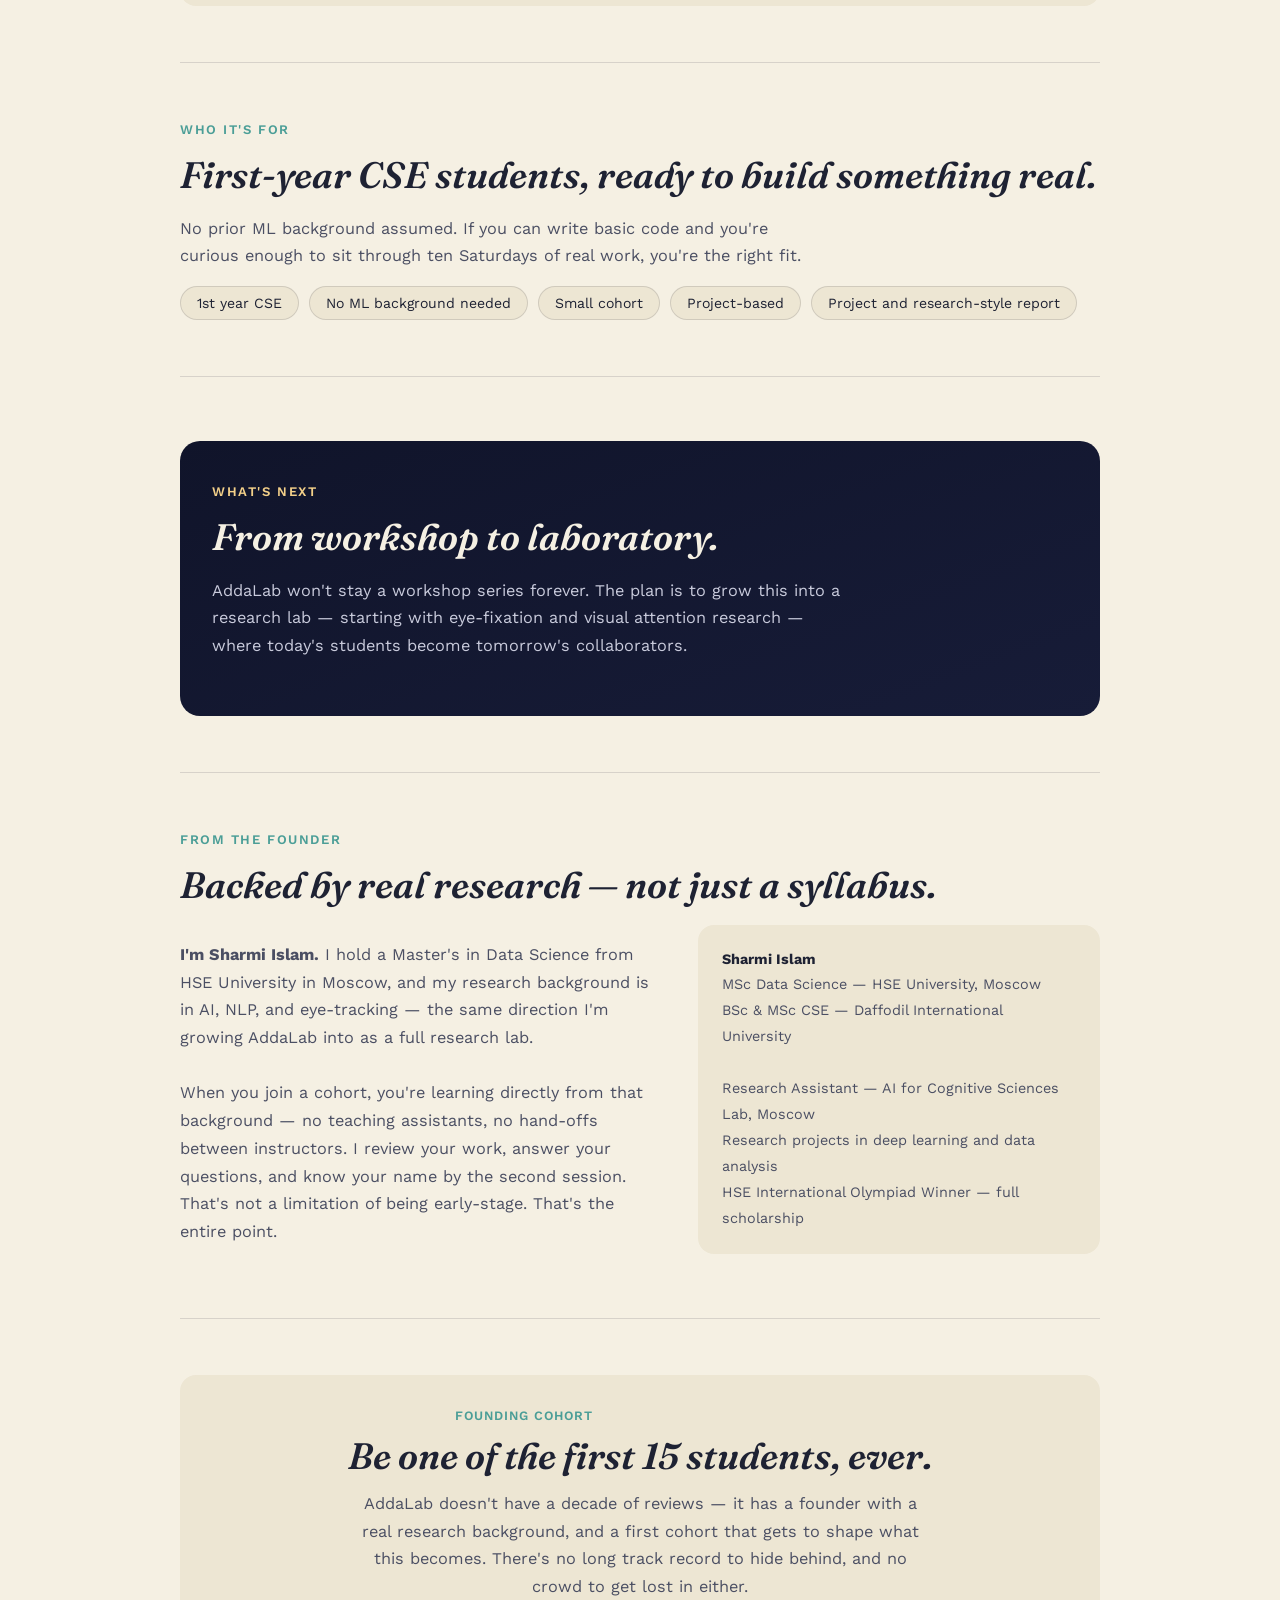
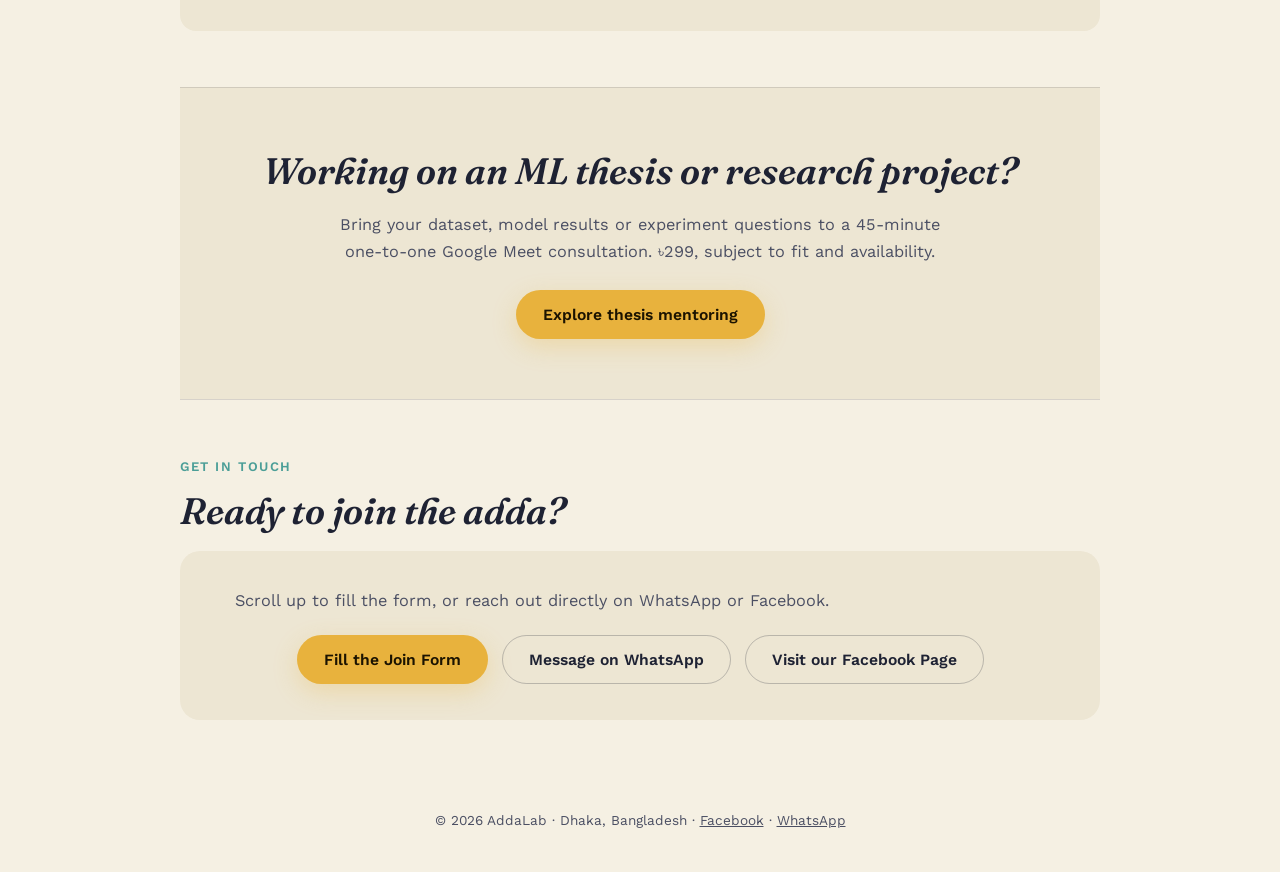
==== commit ada2c495: "Integrate WhatsApp into AddaLab website and update ML mentoring form (6ae6e85818cdd42c48608726)" ====
--- a/index.html
+++ b/index.html
@@ -1,6 +1,8 @@
 <!DOCTYPE html>
 <html lang="en">
 <head>
+<link rel="icon" href="/favicon.ico" sizes="16x16 32x32 48x48" type="image/x-icon">
+<link rel="icon" href="/favicon.svg" sizes="any" type="image/svg+xml">
 <meta charset="UTF-8">
 <meta name="viewport" content="width=device-width, initial-scale=1.0">
 <title>AddaLab — Machine Learning Workshops in Dhaka for CSE Students</title>
@@ -411,6 +413,7 @@
     .about-grid, .journey-wrap{grid-template-columns:1fr;}
   }
 </style>
+<link rel="stylesheet" href="/whatsapp.css">
 </head>
 <body>
 
@@ -660,7 +663,7 @@
       <p style="margin:0 0 20px;">Scroll up to fill the form, or reach out directly on WhatsApp or Facebook.</p>
       <div class="cta-row" style="justify-content:center; flex-wrap:wrap;">
         <a href="#hero-form" class="btn btn-primary" style="color:#1B1300;">Fill the Join Form</a>
-        <a href="https://wa.me/8801822604437" class="btn btn-ghost" style="border-color:rgba(30,34,51,0.25); color:var(--ink);">Message on WhatsApp</a>
+        <a href="https://wa.me/8801822604437?text=Hello%20AddaLab%2C%20I%20would%20like%20to%20know%20more%20about%20your%20ML%20mentoring%20service." class="btn btn-ghost" style="border-color:rgba(30,34,51,0.25); color:var(--ink);">Message on WhatsApp</a>
         <a href="https://www.facebook.com/profile.php?id=61591708600471" class="btn btn-ghost" style="border-color:rgba(30,34,51,0.25); color:var(--ink);" target="_blank" rel="noopener">Visit our Facebook Page</a>
       </div>
     </div>
@@ -669,11 +672,11 @@
 </div>
 
 <footer>
-  © 2026 AddaLab · Dhaka, Bangladesh · <a href="https://www.facebook.com/profile.php?id=61591708600471" style="color:inherit;" target="_blank" rel="noopener">Facebook</a> · <a href="https://wa.me/8801822604437" style="color:inherit;">WhatsApp</a>
+  © 2026 AddaLab · Dhaka, Bangladesh · <a href="https://www.facebook.com/profile.php?id=61591708600471" style="color:inherit;" target="_blank" rel="noopener">Facebook</a> · <a href="https://wa.me/8801822604437?text=Hello%20AddaLab%2C%20I%20would%20like%20to%20know%20more%20about%20your%20ML%20mentoring%20service." style="color:inherit;">WhatsApp</a>
 </footer>
 
 <a href="#top" class="float-btn float-top" onclick="window.scrollTo({top:0, behavior:'smooth'}); return false;">TOP</a>
-<a href="https://wa.me/8801822604437" class="float-btn float-whatsapp" target="_blank" rel="noopener" aria-label="Message on WhatsApp">💬</a>
+<a href="https://wa.me/8801822604437?text=Hello%20AddaLab%2C%20I%20would%20like%20to%20know%20more%20about%20your%20ML%20mentoring%20service." class="whatsapp-chat" target="_blank" rel="noopener noreferrer" aria-label="Chat with AddaLab on WhatsApp (opens in a new tab)" title="Chat with AddaLab on WhatsApp"><svg xmlns="http://www.w3.org/2000/svg" width="28" height="28" viewBox="0 0 24 24" fill="none" stroke="currentColor" stroke-width="1.8" stroke-linecap="round" stroke-linejoin="round" aria-hidden="true" focusable="false"><path d="M21 11.5a9 9 0 0 1-13.4 7.9L3 21l1.6-4.6A9 9 0 1 1 21 11.5Z"/><path d="M8 7.5c0 4.7 3.8 8.5 8.5 8.5l1-2.5-3-1-1 1a7 7 0 0 1-3-3l1-1-1-3Z"/></svg></a>
 
 <script>
   // Draw the 10 workshop nodes around the circle
--- a/whatsapp.css
+++ b/whatsapp.css
@@ -0,0 +1,24 @@
+/* Shared WhatsApp contact button; matches the existing floating control. */
+.whatsapp-chat {
+  position: fixed;
+  right: max(20px, env(safe-area-inset-right));
+  bottom: calc(24px + env(safe-area-inset-bottom));
+  width: 54px;
+  height: 54px;
+  box-sizing: border-box;
+  border-radius: 50%;
+  display: flex;
+  align-items: center;
+  justify-content: center;
+  background: #25D366;
+  color: #10142A;
+  box-shadow: 0 8px 24px rgba(0,0,0,0.25);
+  text-decoration: none;
+  z-index: 100;
+  transition: transform 0.18s ease;
+}
+.whatsapp-chat:hover { transform: translateY(-3px); }
+.whatsapp-chat:focus-visible { outline: 3px solid #10142A; outline-offset: 4px; box-shadow: 0 0 0 4px #F5F0E3; }
+@media (prefers-reduced-motion: reduce) {
+  .whatsapp-chat { transition: none; }
+}
